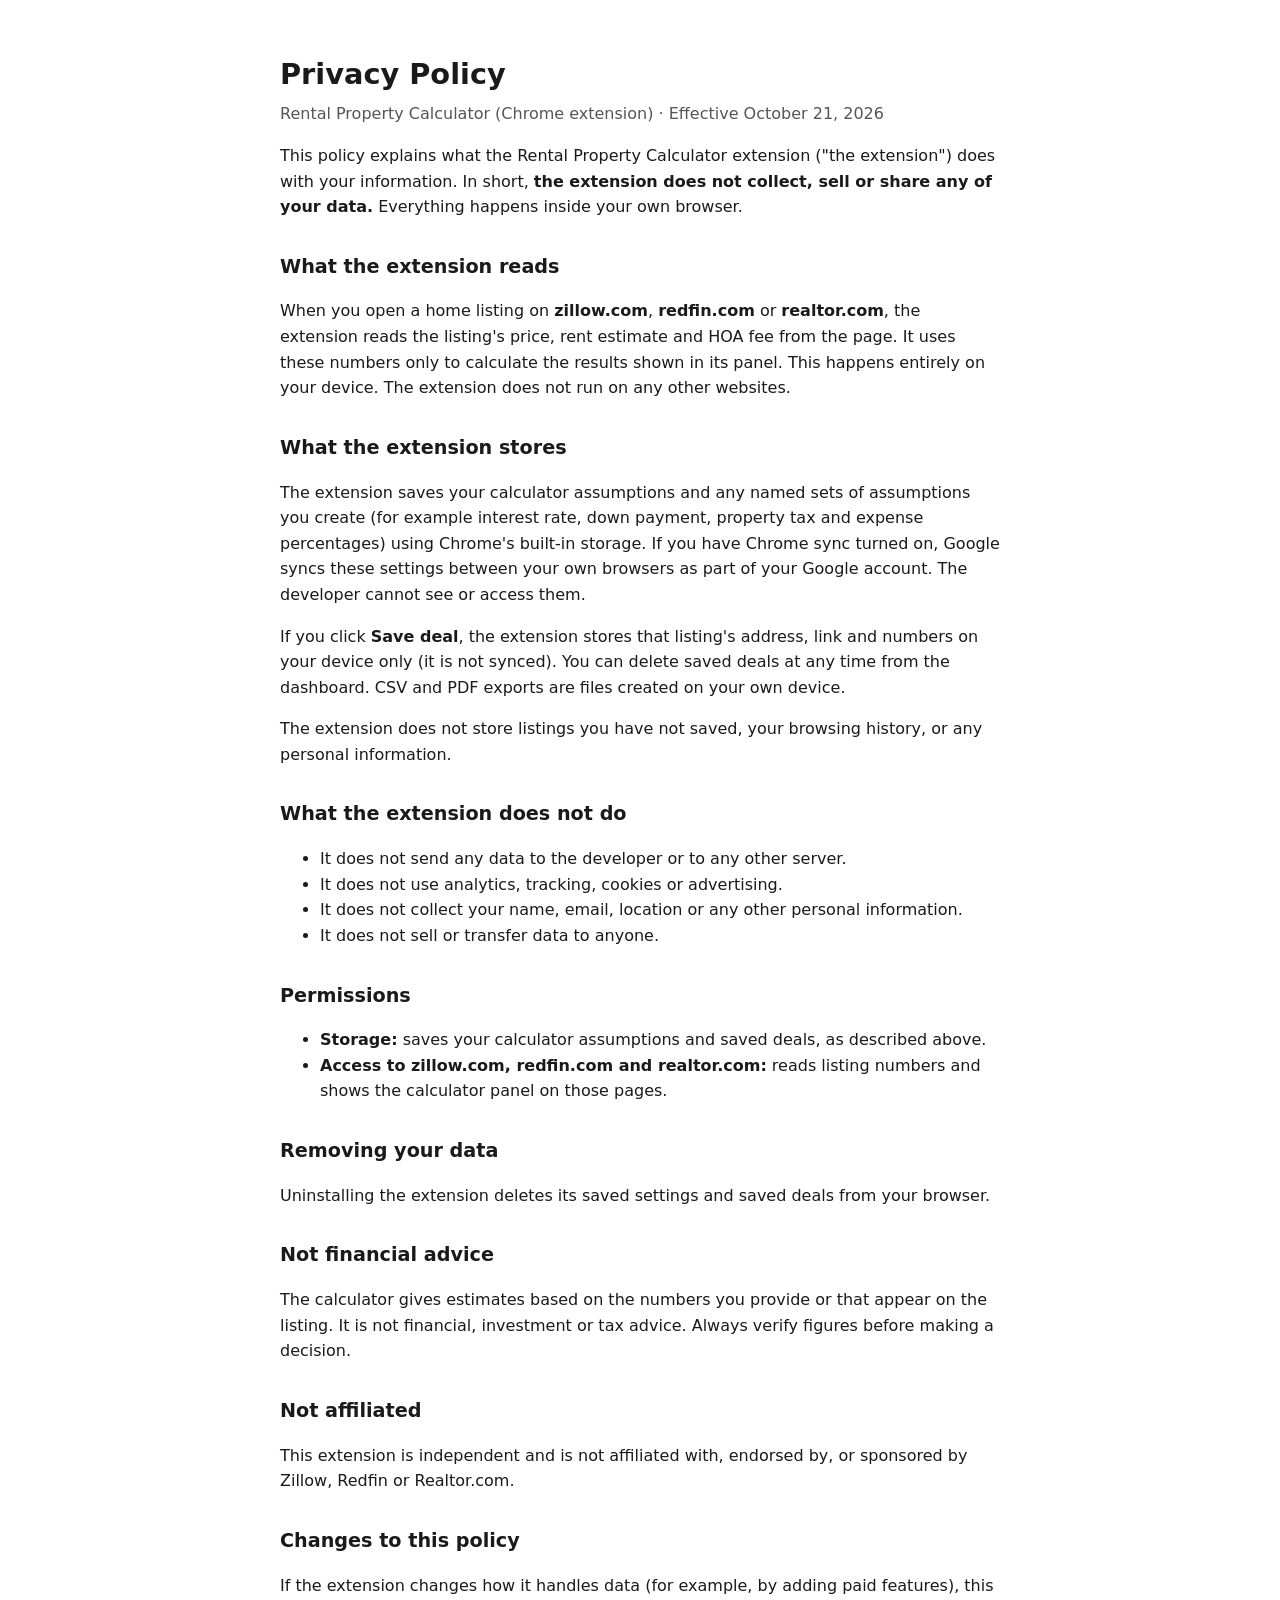
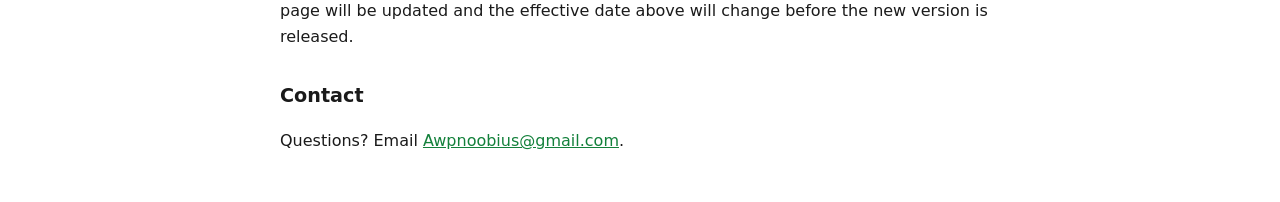
==== privacy-policy.html @ 58c27bb0 "Add files via upload" ====
<!doctype html>
<html lang="en">
<head>
<meta charset="utf-8">
<meta name="viewport" content="width=device-width, initial-scale=1">
<title>Privacy Policy – Rental Property Calculator</title>
<style>
  :root { --bg: #fff; --fg: #1a1a1a; --muted: #555; --accent: #13803b; }
  @media (prefers-color-scheme: dark) { :root { --bg: #161616; --fg: #eee; --muted: #aaa; --accent: #5fd27f; } }
  body { background: var(--bg); color: var(--fg); font: 16px/1.6 system-ui, sans-serif;
    max-width: 720px; margin: 0 auto; padding: 32px 16px; }
  h1 { font-size: 1.8rem; margin-bottom: 0; }
  h2 { font-size: 1.2rem; margin-top: 2rem; }
  .date { color: var(--muted); margin-top: 4px; }
  a { color: var(--accent); }
</style>
</head>
<body>
<h1>Privacy Policy</h1>
<p class="date">Rental Property Calculator (Chrome extension) · Effective October 21, 2026</p>

<p>This policy explains what the Rental Property Calculator extension ("the extension") does with your information. In short, <strong>the extension does not collect, sell or share any of your data.</strong> Everything happens inside your own browser.</p>

<h2>What the extension reads</h2>
<p>When you open a home listing on <strong>zillow.com</strong>, <strong>redfin.com</strong> or <strong>realtor.com</strong>, the extension reads the listing's price, rent estimate and HOA fee from the page. It uses these numbers only to calculate the results shown in its panel. This happens entirely on your device. The extension does not run on any other websites.</p>

<h2>What the extension stores</h2>
<p>The extension saves your calculator assumptions and any named sets of assumptions you create (for example interest rate, down payment, property tax and expense percentages) using Chrome's built-in storage. If you have Chrome sync turned on, Google syncs these settings between your own browsers as part of your Google account. The developer cannot see or access them.</p>
<p>If you click <strong>Save deal</strong>, the extension stores that listing's address, link and numbers on your device only (it is not synced). You can delete saved deals at any time from the dashboard. CSV and PDF exports are files created on your own device.</p>
<p>The extension does not store listings you have not saved, your browsing history, or any personal information.</p>

<h2>What the extension does not do</h2>
<ul>
  <li>It does not send any data to the developer or to any other server.</li>
  <li>It does not use analytics, tracking, cookies or advertising.</li>
  <li>It does not collect your name, email, location or any other personal information.</li>
  <li>It does not sell or transfer data to anyone.</li>
</ul>

<h2>Permissions</h2>
<ul>
  <li><strong>Storage:</strong> saves your calculator assumptions and saved deals, as described above.</li>
  <li><strong>Access to zillow.com, redfin.com and realtor.com:</strong> reads listing numbers and shows the calculator panel on those pages.</li>
</ul>

<h2>Removing your data</h2>
<p>Uninstalling the extension deletes its saved settings and saved deals from your browser.</p>

<h2>Not financial advice</h2>
<p>The calculator gives estimates based on the numbers you provide or that appear on the listing. It is not financial, investment or tax advice. Always verify figures before making a decision.</p>

<h2>Not affiliated</h2>
<p>This extension is independent and is not affiliated with, endorsed by, or sponsored by Zillow, Redfin or Realtor.com.</p>

<h2>Changes to this policy</h2>
<p>If the extension changes how it handles data (for example, by adding paid features), this page will be updated and the effective date above will change before the new version is released.</p>

<h2>Contact</h2>
<p>Questions? Email <a href="mailto:Awpnoobius@gmail.com">Awpnoobius@gmail.com</a>.</p>
</body>
</html>
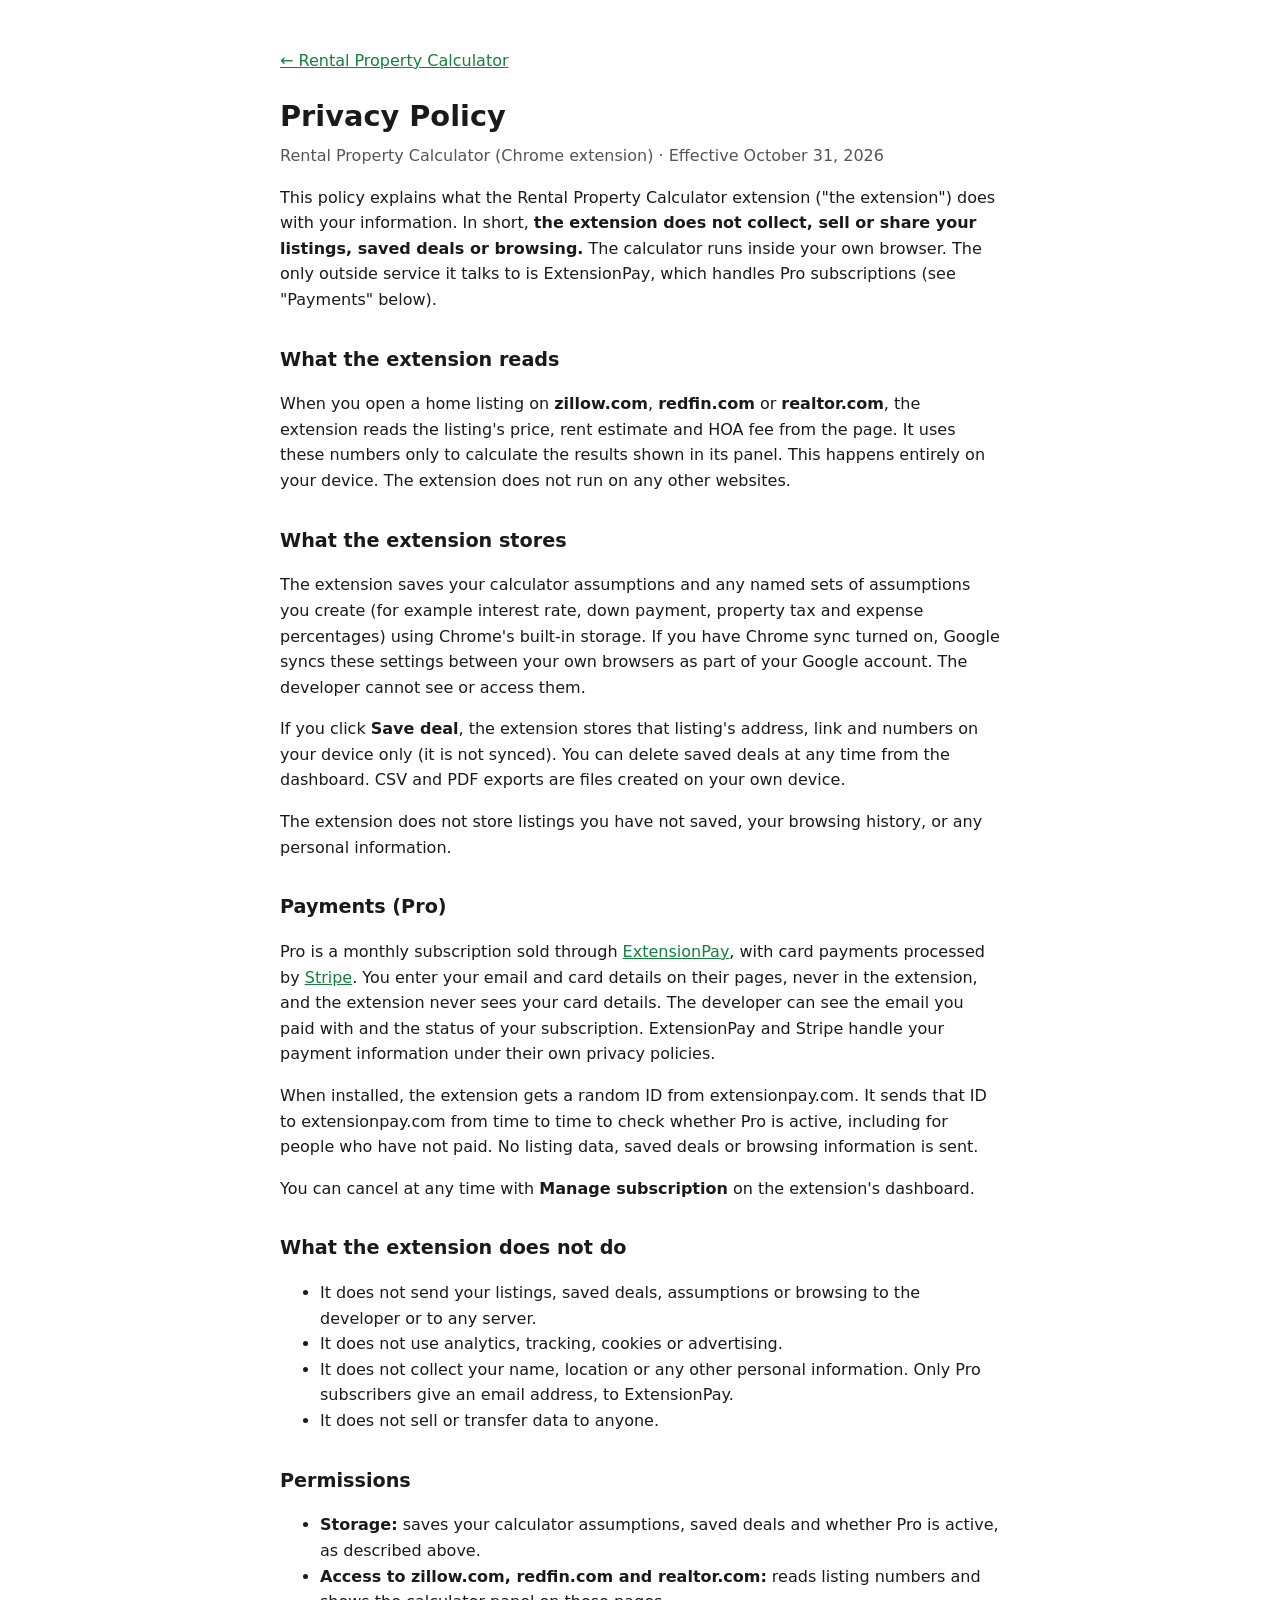
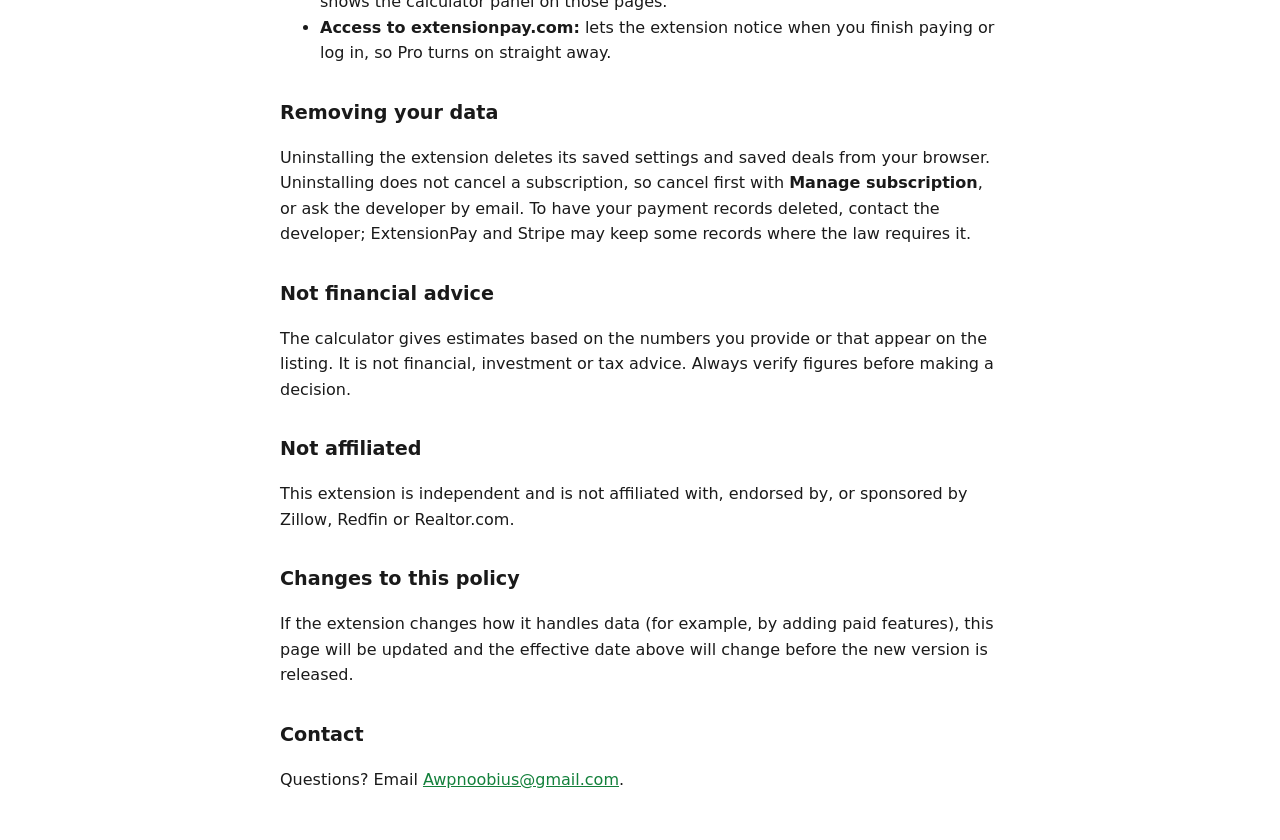
==== commit 755f63ac: "Add product website for Rental Property Calculator Home page with pricing and billing terms, Terms o" ====
--- a/privacy-policy.html
+++ b/privacy-policy.html
@@ -4,6 +4,7 @@
 <meta charset="utf-8">
 <meta name="viewport" content="width=device-width, initial-scale=1">
 <title>Privacy Policy – Rental Property Calculator</title>
+<link rel="icon" href="icon.png">
 <style>
   :root { --bg: #fff; --fg: #1a1a1a; --muted: #555; --accent: #13803b; }
   @media (prefers-color-scheme: dark) { :root { --bg: #161616; --fg: #eee; --muted: #aaa; --accent: #5fd27f; } }
@@ -16,10 +17,11 @@
 </style>
 </head>
 <body>
+<p><a href="./">← Rental Property Calculator</a></p>
 <h1>Privacy Policy</h1>
-<p class="date">Rental Property Calculator (Chrome extension) · Effective October 21, 2026</p>
+<p class="date">Rental Property Calculator (Chrome extension) · Effective October 31, 2026</p>
 
-<p>This policy explains what the Rental Property Calculator extension ("the extension") does with your information. In short, <strong>the extension does not collect, sell or share any of your data.</strong> Everything happens inside your own browser.</p>
+<p>This policy explains what the Rental Property Calculator extension ("the extension") does with your information. In short, <strong>the extension does not collect, sell or share your listings, saved deals or browsing.</strong> The calculator runs inside your own browser. The only outside service it talks to is ExtensionPay, which handles Pro subscriptions (see "Payments" below).</p>
 
 <h2>What the extension reads</h2>
 <p>When you open a home listing on <strong>zillow.com</strong>, <strong>redfin.com</strong> or <strong>realtor.com</strong>, the extension reads the listing's price, rent estimate and HOA fee from the page. It uses these numbers only to calculate the results shown in its panel. This happens entirely on your device. The extension does not run on any other websites.</p>
@@ -29,22 +31,28 @@
 <p>If you click <strong>Save deal</strong>, the extension stores that listing's address, link and numbers on your device only (it is not synced). You can delete saved deals at any time from the dashboard. CSV and PDF exports are files created on your own device.</p>
 <p>The extension does not store listings you have not saved, your browsing history, or any personal information.</p>
 
+<h2>Payments (Pro)</h2>
+<p>Pro is a monthly subscription sold through <a href="https://extensionpay.com">ExtensionPay</a>, with card payments processed by <a href="https://stripe.com">Stripe</a>. You enter your email and card details on their pages, never in the extension, and the extension never sees your card details. The developer can see the email you paid with and the status of your subscription. ExtensionPay and Stripe handle your payment information under their own privacy policies.</p>
+<p>When installed, the extension gets a random ID from extensionpay.com. It sends that ID to extensionpay.com from time to time to check whether Pro is active, including for people who have not paid. No listing data, saved deals or browsing information is sent.</p>
+<p>You can cancel at any time with <strong>Manage subscription</strong> on the extension's dashboard.</p>
+
 <h2>What the extension does not do</h2>
 <ul>
-  <li>It does not send any data to the developer or to any other server.</li>
+  <li>It does not send your listings, saved deals, assumptions or browsing to the developer or to any server.</li>
   <li>It does not use analytics, tracking, cookies or advertising.</li>
-  <li>It does not collect your name, email, location or any other personal information.</li>
+  <li>It does not collect your name, location or any other personal information. Only Pro subscribers give an email address, to ExtensionPay.</li>
   <li>It does not sell or transfer data to anyone.</li>
 </ul>
 
 <h2>Permissions</h2>
 <ul>
-  <li><strong>Storage:</strong> saves your calculator assumptions and saved deals, as described above.</li>
+  <li><strong>Storage:</strong> saves your calculator assumptions, saved deals and whether Pro is active, as described above.</li>
   <li><strong>Access to zillow.com, redfin.com and realtor.com:</strong> reads listing numbers and shows the calculator panel on those pages.</li>
+  <li><strong>Access to extensionpay.com:</strong> lets the extension notice when you finish paying or log in, so Pro turns on straight away.</li>
 </ul>
 
 <h2>Removing your data</h2>
-<p>Uninstalling the extension deletes its saved settings and saved deals from your browser.</p>
+<p>Uninstalling the extension deletes its saved settings and saved deals from your browser. Uninstalling does not cancel a subscription, so cancel first with <strong>Manage subscription</strong>, or ask the developer by email. To have your payment records deleted, contact the developer; ExtensionPay and Stripe may keep some records where the law requires it.</p>
 
 <h2>Not financial advice</h2>
 <p>The calculator gives estimates based on the numbers you provide or that appear on the listing. It is not financial, investment or tax advice. Always verify figures before making a decision.</p>
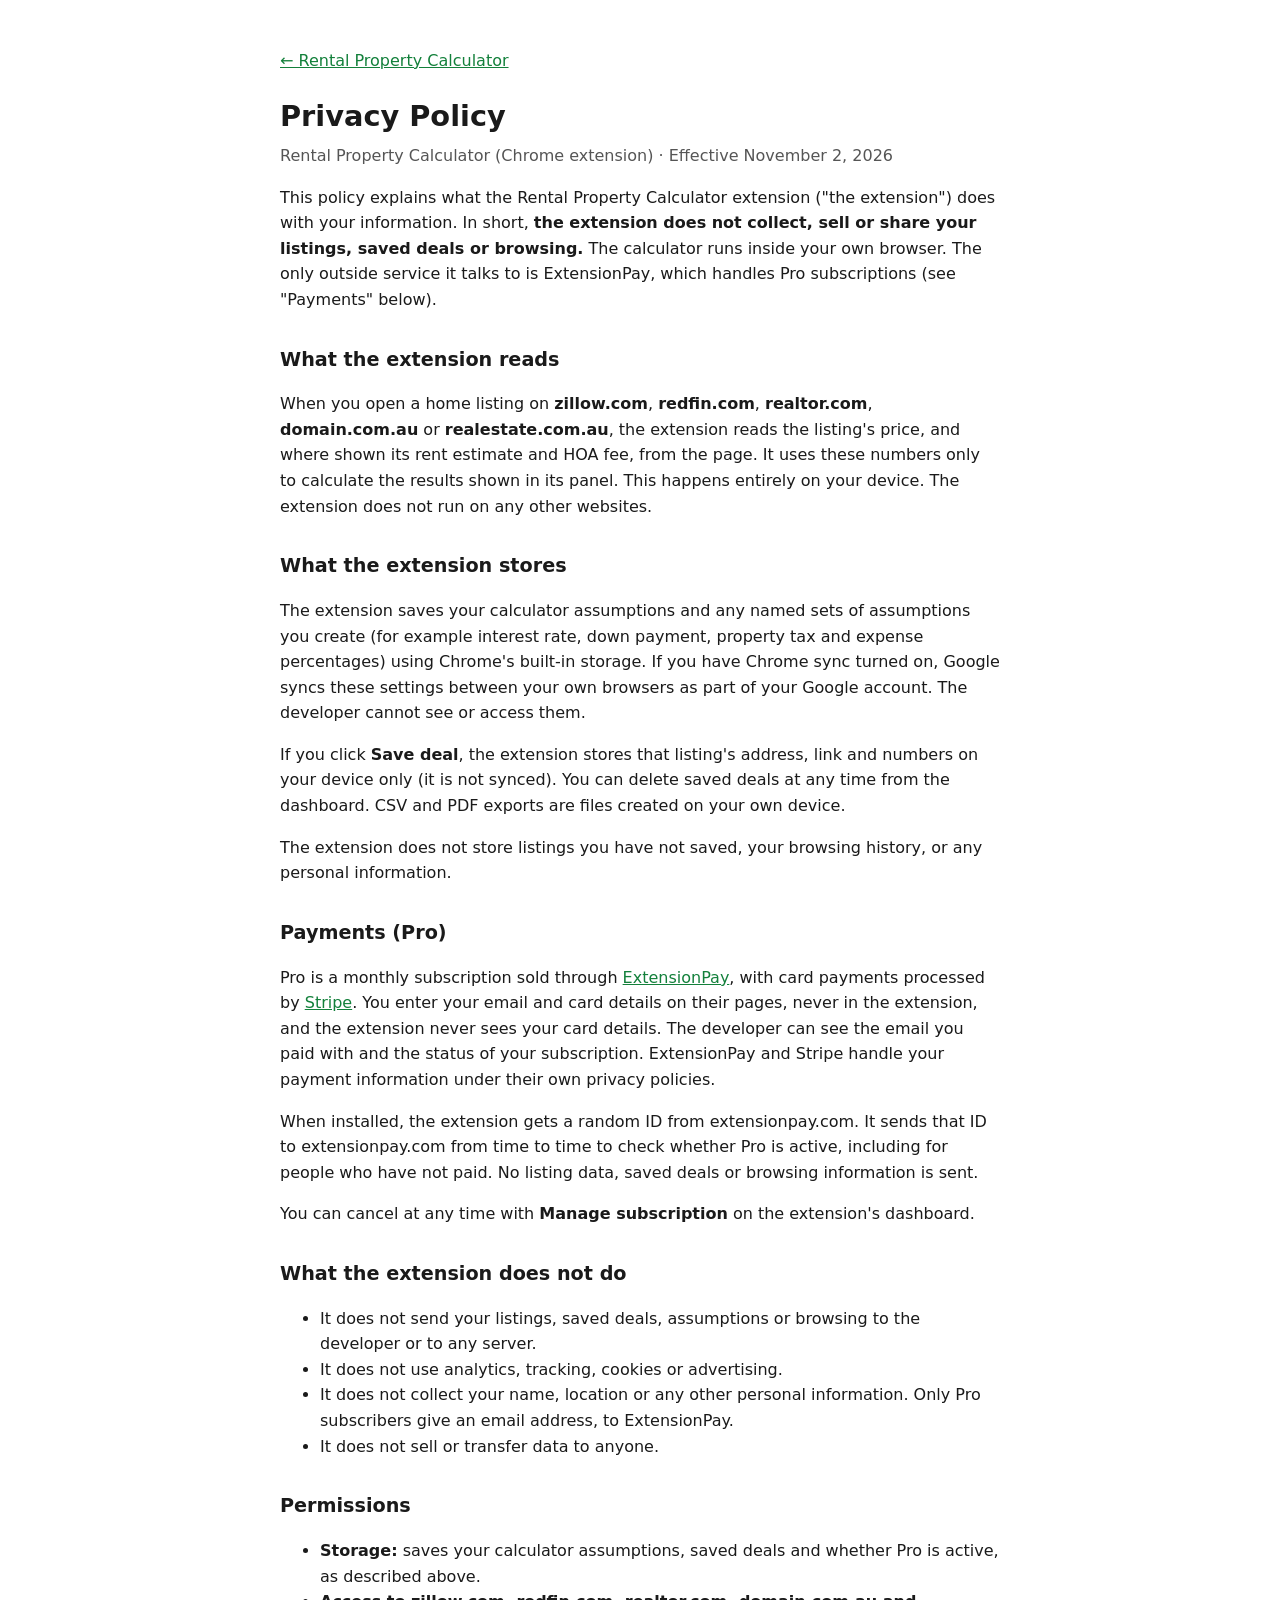
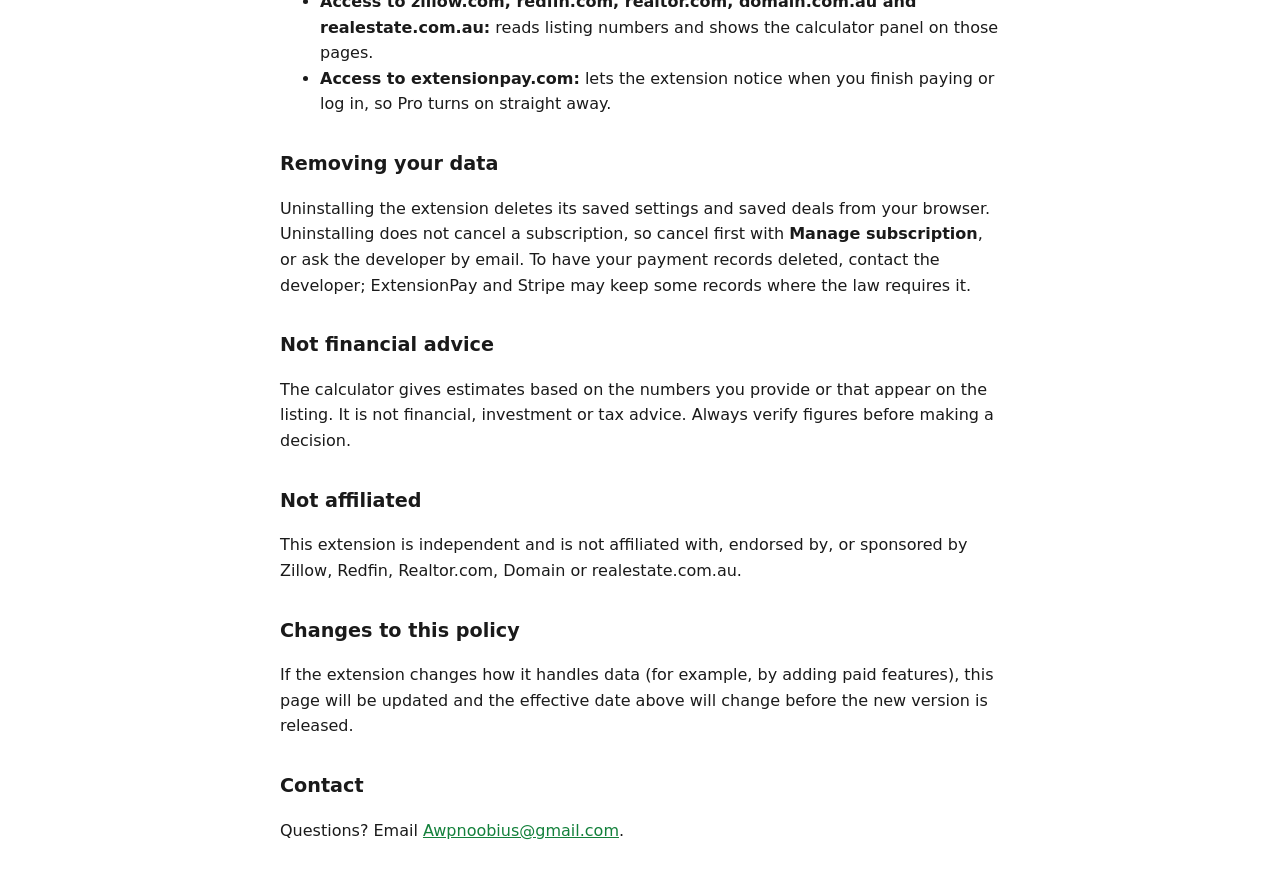
==== commit dd103a54: "Add Australian sites (Domain, realestate.com.au) to site and policies Co-Authored-By: Claude Opus 5." ====
--- a/privacy-policy.html
+++ b/privacy-policy.html
@@ -19,12 +19,12 @@
 <body>
 <p><a href="./">← Rental Property Calculator</a></p>
 <h1>Privacy Policy</h1>
-<p class="date">Rental Property Calculator (Chrome extension) · Effective October 31, 2026</p>
+<p class="date">Rental Property Calculator (Chrome extension) · Effective November 2, 2026</p>
 
 <p>This policy explains what the Rental Property Calculator extension ("the extension") does with your information. In short, <strong>the extension does not collect, sell or share your listings, saved deals or browsing.</strong> The calculator runs inside your own browser. The only outside service it talks to is ExtensionPay, which handles Pro subscriptions (see "Payments" below).</p>
 
 <h2>What the extension reads</h2>
-<p>When you open a home listing on <strong>zillow.com</strong>, <strong>redfin.com</strong> or <strong>realtor.com</strong>, the extension reads the listing's price, rent estimate and HOA fee from the page. It uses these numbers only to calculate the results shown in its panel. This happens entirely on your device. The extension does not run on any other websites.</p>
+<p>When you open a home listing on <strong>zillow.com</strong>, <strong>redfin.com</strong>, <strong>realtor.com</strong>, <strong>domain.com.au</strong> or <strong>realestate.com.au</strong>, the extension reads the listing's price, and where shown its rent estimate and HOA fee, from the page. It uses these numbers only to calculate the results shown in its panel. This happens entirely on your device. The extension does not run on any other websites.</p>
 
 <h2>What the extension stores</h2>
 <p>The extension saves your calculator assumptions and any named sets of assumptions you create (for example interest rate, down payment, property tax and expense percentages) using Chrome's built-in storage. If you have Chrome sync turned on, Google syncs these settings between your own browsers as part of your Google account. The developer cannot see or access them.</p>
@@ -47,7 +47,7 @@
 <h2>Permissions</h2>
 <ul>
   <li><strong>Storage:</strong> saves your calculator assumptions, saved deals and whether Pro is active, as described above.</li>
-  <li><strong>Access to zillow.com, redfin.com and realtor.com:</strong> reads listing numbers and shows the calculator panel on those pages.</li>
+  <li><strong>Access to zillow.com, redfin.com, realtor.com, domain.com.au and realestate.com.au:</strong> reads listing numbers and shows the calculator panel on those pages.</li>
   <li><strong>Access to extensionpay.com:</strong> lets the extension notice when you finish paying or log in, so Pro turns on straight away.</li>
 </ul>
 
@@ -58,7 +58,7 @@
 <p>The calculator gives estimates based on the numbers you provide or that appear on the listing. It is not financial, investment or tax advice. Always verify figures before making a decision.</p>
 
 <h2>Not affiliated</h2>
-<p>This extension is independent and is not affiliated with, endorsed by, or sponsored by Zillow, Redfin or Realtor.com.</p>
+<p>This extension is independent and is not affiliated with, endorsed by, or sponsored by Zillow, Redfin, Realtor.com, Domain or realestate.com.au.</p>
 
 <h2>Changes to this policy</h2>
 <p>If the extension changes how it handles data (for example, by adding paid features), this page will be updated and the effective date above will change before the new version is released.</p>
